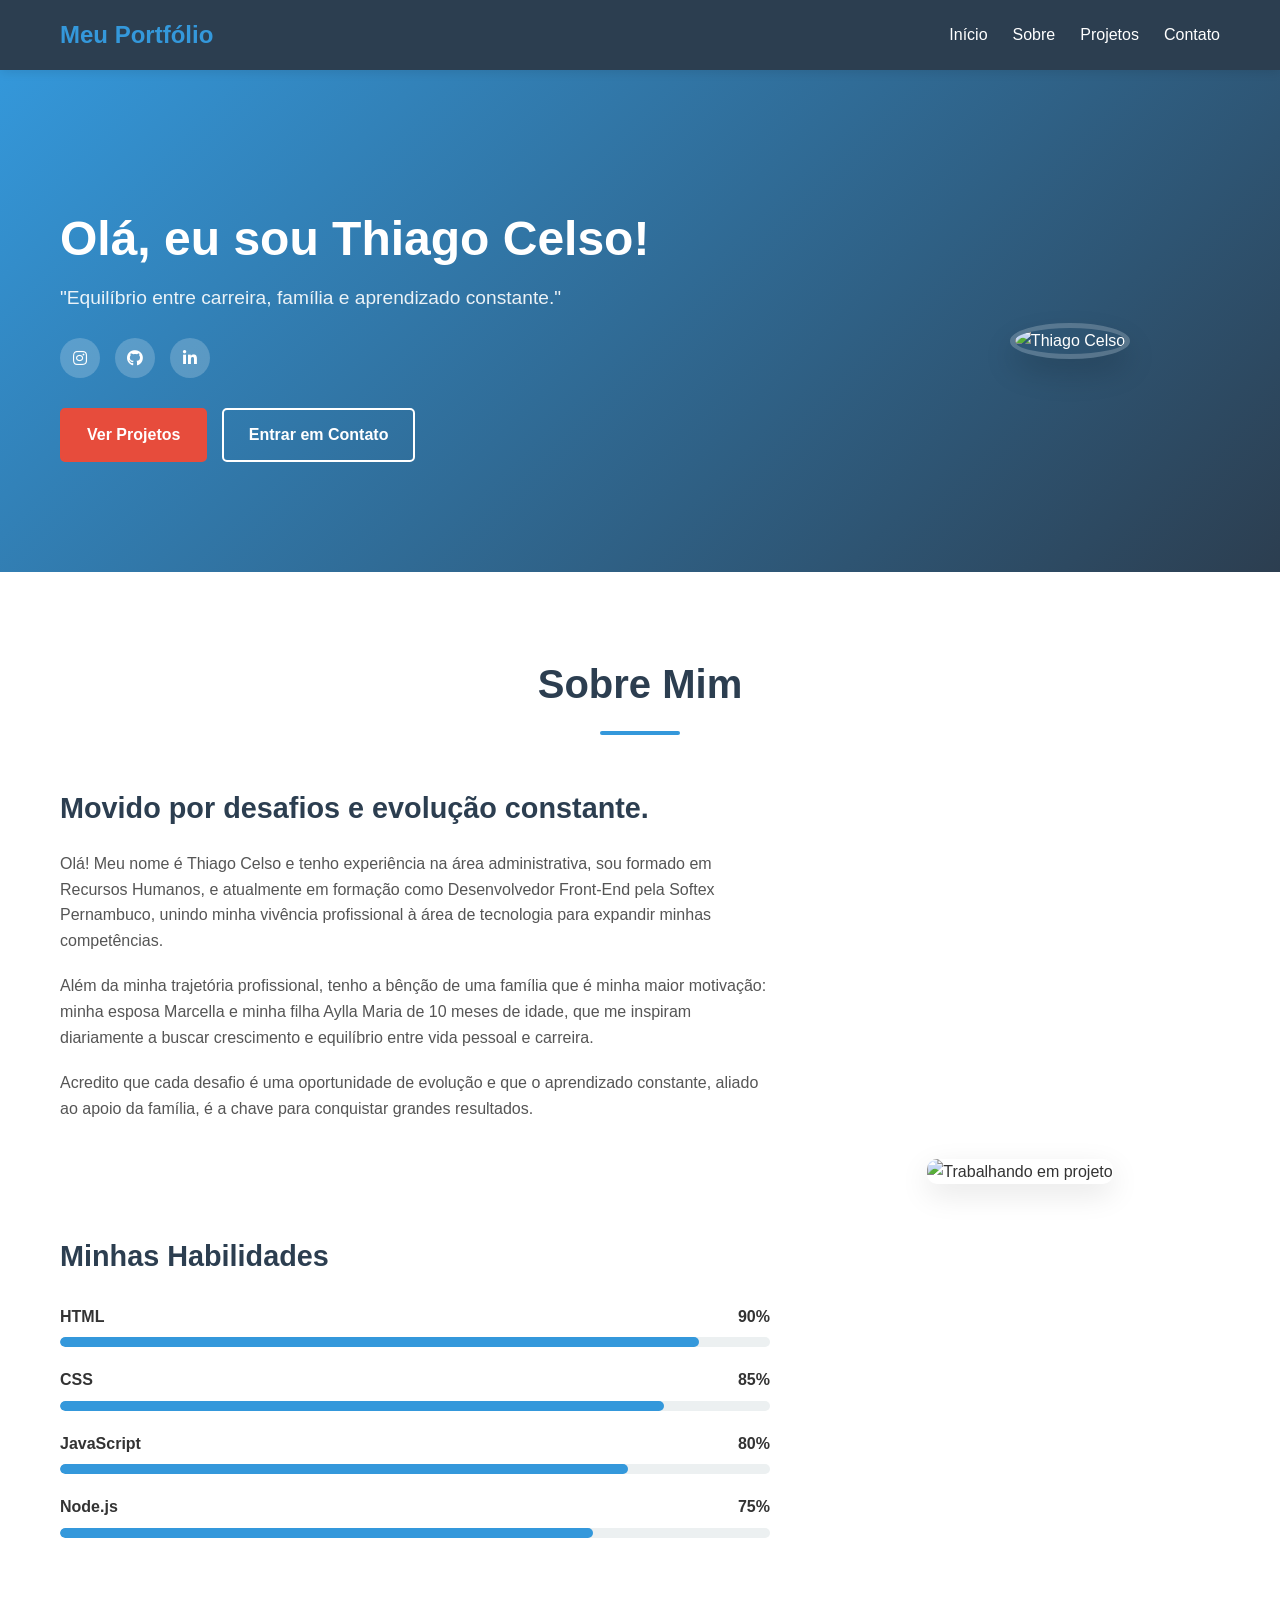
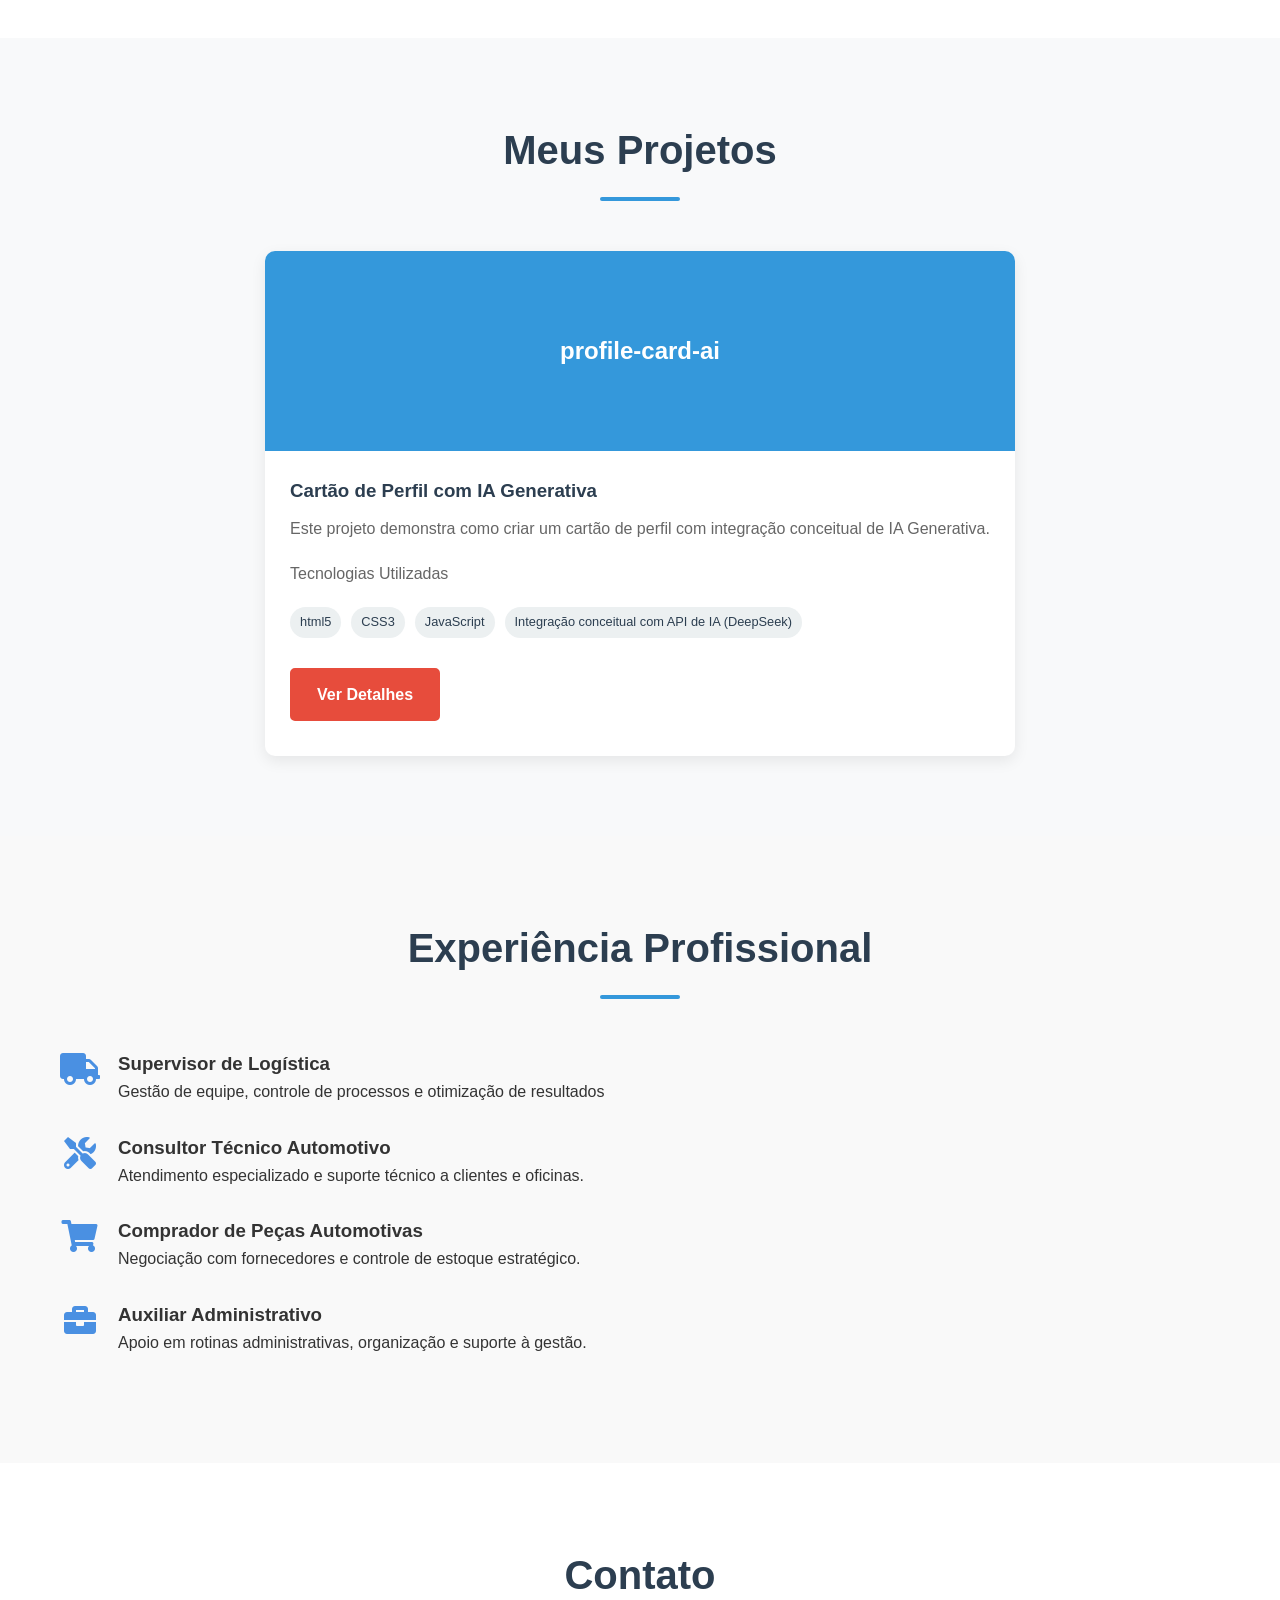
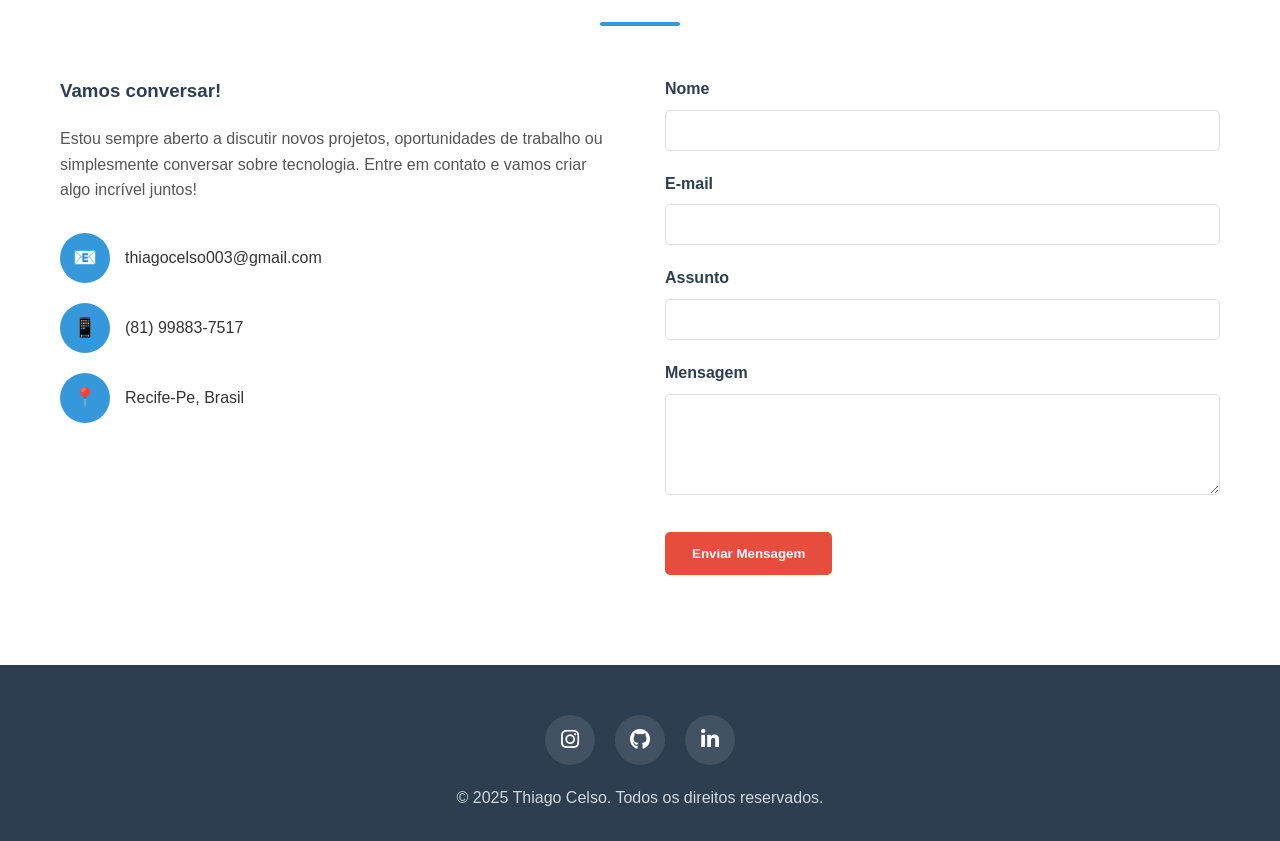
==== index.html @ 7510c633 "Add files via upload" ====
<!DOCTYPE html>
<html lang="pt-BR">
<head>
    <meta charset="UTF-8">
    <meta name="viewport" content="width=device-width, initial-scale=1.0">
    <title>Meu Portfólio</title>
    <link rel="stylesheet" href="styles/main.css">
    <link rel="stylesheet" href="https://cdnjs.cloudflare.com/ajax/libs/font-awesome/5.15.4/css/all.min.css">
</head>
<body>
    <header>
        <div class="container">
            <nav>
                <div class="logo">Meu Portfólio</div>
                <ul class="nav-links">
                    <li><a href="#home">Início</a></li>
                    <li><a href="#sobre">Sobre</a></li>
                    <li><a href="#projetos">Projetos</a></li>
                    <li><a href="#contato">Contato</a></li>
                </ul>
            </nav>
        </div>
    </header>

    <section id="home" class="hero">
        <div class="container">
            <div class="hero-content">
                <div class="hero-text">
                    <h1>Olá, eu sou Thiago Celso!</h1>
                    <p>"Equilíbrio entre carreira, família e aprendizado constante."</p>
                    
                    <div class="social-hero">
                        <a href="https://www.instagram.com/thiagocelso/" target="_blank" title="Instagram">
                            <i class="fab fa-instagram"></i>
                        </a>
                        <a href="https://github.com/Thiagocelso03" target="_blank" title="GitHub">
                            <i class="fab fa-github"></i>
                        </a>
                        <a href="https://www.linkedin.com/in/thiago-souto-09bb87257/" target="_blank" title="LinkedIn">
                            <i class="fab fa-linkedin-in"></i>
                        </a>
                    </div>
                    
                    <a href="#projetos" class="btn">Ver Projetos</a>
                    <a href="#contato" class="btn btn-outline">Entrar em Contato</a>
                </div>
                <div class="hero-image">
                    <img src="assets/images/thiago.jpg" alt="Thiago Celso" class="profile-img">
                </div>
            </div>
        </div>
    </section>

    <section id="sobre">
        <div class="container">
            <h2 class="section-title">Sobre Mim</h2>
            <div class="sobre-content">
                <div class="sobre-texto">
                    <h3>Movido por desafios e evolução constante.</h3>
                    <p>Olá! Meu nome é Thiago Celso e tenho experiência na área administrativa, sou formado em Recursos Humanos,
                     e atualmente em formação como Desenvolvedor Front-End pela Softex Pernambuco, unindo minha vivência profissional à área de tecnologia para expandir minhas competências.</p>
                    <p>Além da minha trajetória profissional, tenho a bênção de uma família que é minha maior motivação: minha esposa Marcella e minha filha Aylla Maria de 10 meses de idade, que me inspiram diariamente a buscar crescimento e equilíbrio entre vida pessoal e carreira.</p>
                    <p>Acredito que cada desafio é uma oportunidade de evolução e que o aprendizado constante, aliado ao apoio da família, é a chave para conquistar grandes resultados.</p>
                    <br>
                    <br>
                    <div class="habilidades">
                        <h3>Minhas Habilidades</h3>
                        <div class="habilidade-item">
                            <div class="habilidade-nome">
                                <span>HTML</span>
                                <span>90%</span>
                            </div>
                            <div class="barra-progresso">
                                <div class="progresso" data-width="90"></div>
                            </div>
                        </div>
                        <div class="habilidade-item">
                            <div class="habilidade-nome">
                                <span>CSS</span>
                                <span>85%</span>
                            </div>
                            <div class="barra-progresso">
                                <div class="progresso" data-width="85"></div>
                            </div>
                        </div>
                        <div class="habilidade-item">
                            <div class="habilidade-nome">
                                <span>JavaScript</span>
                                <span>80%</span>
                            </div>
                            <div class="barra-progresso">
                                <div class="progresso" data-width="80"></div>
                            </div>
                        </div>
                        <div class="habilidade-item">
                            <div class="habilidade-nome">
                                <span>Node.js</span>
                                <span>75%</span>
                            </div>
                            <div class="barra-progresso">
                                <div class="progresso" data-width="75"></div>
                            </div>
                        </div>
                    </div>
                </div>
                <div class="sobre-imagem">
                    <img src="assets/images/foto.jpg" alt="Trabalhando em projeto">
                </div>
            </div>
        </div>
    </section>

    <section id="projetos">
        <div class="container">
            <h2 class="section-title">Meus Projetos</h2>
            <div class="projetos-grid" style="display: flex; justify-content: center;">
                <div class="projeto-card">
                    <div class="projeto-img">
                        profile-card-ai
                    </div>
                    <div class="projeto-info">
                        <h3>Cartão de Perfil com IA Generativa</h3>
                        <p>Este projeto demonstra como criar um cartão de perfil com integração conceitual de IA Generativa.</p>
                        <p>Tecnologias Utilizadas</p>
                        <div class="projeto-tech">
                            <span class="tech-tag">html5</span>
                            <span class="tech-tag">CSS3</span>
                            <span class="tech-tag">JavaScript</span>
                            <span class="tech-tag">Integração conceitual com API de IA (DeepSeek)</span>
                        </div>
                        <a href="https://thiagocelso03.github.io/profile-card-ai/" class="btn">Ver Detalhes</a>
                    </div>
                </div>
            </div>
        </div>
    </section>

    <section id="experiencia">
        <div class="container">
            <h2 class="section-title">Experiência Profissional</h2>
            <div class="experiencia-content">
                <div class="experiencia-item experiencia-flex">
                    <span class="experiencia-icone"><i class="fas fa-truck"></i></span>
                    <div>
                        <h3>Supervisor de Logística</h3>
                        <p>Gestão de equipe, controle de processos e otimização de resultados</p>
                    </div>
                </div>
                <div class="experiencia-item experiencia-flex">
                    <span class="experiencia-icone"><i class="fas fa-tools"></i></span>
                    <div>
                        <h3>Consultor Técnico Automotivo</h3>
                        <p>Atendimento especializado e suporte técnico a clientes e oficinas.</p>
                    </div>
                </div>
                <div class="experiencia-item experiencia-flex">
                    <span class="experiencia-icone"><i class="fas fa-shopping-cart"></i></span>
                    <div>
                        <h3>Comprador de Peças Automotivas</h3>
                        <p>Negociação com fornecedores e controle de estoque estratégico.</p>
                    </div>
                </div>
                <div class="experiencia-item experiencia-flex">
                    <span class="experiencia-icone"><i class="fas fa-briefcase"></i></span>
                    <div>
                        <h3>Auxiliar Administrativo</h3>
                        <p>Apoio em rotinas administrativas, organização e suporte à gestão.</p>
                    </div>
                </div>
            </div>
        </div>
    </section>

    <section id="contato">
        <div class="container">
            <h2 class="section-title">Contato</h2>
            <div class="contato-content">
                <div class="contato-info">
                    <h3>Vamos conversar!</h3>
                    <p>Estou sempre aberto a discutir novos projetos, oportunidades de trabalho ou simplesmente conversar sobre tecnologia. Entre em contato e vamos criar algo incrível juntos!</p>
                    <div class="contato-item">
                        <div class="contato-icon">📧</div>
                        <span>thiagocelso003@gmail.com</span>
                    </div>
                    <div class="contato-item">
                        <div class="contato-icon">📱</div>
                        <span>(81) 99883-7517</span>
                    </div>
                    <div class="contato-item">
                        <div class="contato-icon">📍</div>
                        <span>Recife-Pe, Brasil</span>
                    </div>
                </div>
                <div class="form-contato">
                    <form id="contact-form">
                        <div class="form-group">
                            <label for="nome">Nome</label>
                            <input type="text" id="nome" required>
                        </div>
                        <div class="form-group">
                            <label for="email">E-mail</label>
                            <input type="email" id="email" required>
                        </div>
                        <div class="form-group">
                            <label for="assunto">Assunto</label>
                            <input type="text" id="assunto" required>
                        </div>
                        <div class="form-group">
                            <label for="mensagem">Mensagem</label>
                            <textarea id="mensagem" rows="5" required></textarea>
                        </div>
                        <button type="submit" class="btn">Enviar Mensagem</button>
                    </form>
                </div>
            </div>
        </div>
    </section>

    <footer>
        <div class="container">
            <div class="social-links">
                <a href="https://www.instagram.com/thiagocelso/" target="_blank" class="social-link" title="Instagram">
                    <i class="fab fa-instagram"></i>
                </a>
                <a href="https://github.com/Thiagocelso03" target="_blank" class="social-link" title="GitHub">
                    <i class="fab fa-github"></i>
                </a>
                <a href="https://www.linkedin.com/in/thiago-souto-09bb87257/" target="_blank" class="social-link" title="LinkedIn">
                    <i class="fab fa-linkedin-in"></i>
                </a>
            </div>
            <p class="footer-text">&copy; 2025 Thiago Celso. Todos os direitos reservados.</p>
        </div>
    </footer>

    <script src="styles/script.js"></script>
</body>
</html>
---- styles/main.css ----
/* Experiência Profissional - Ícones à esquerda */
.experiencia-flex {
  display: flex;
  align-items: flex-start;
  gap: 18px;
  margin-bottom: 28px;
}
.experiencia-icone {
  min-width: 40px;
  min-height: 40px;
  display: flex;
  align-items: center;
  justify-content: center;
}
.experiencia-icone i {
  font-size: 2rem;
  color: #4a90e2;
}
* {
  margin: 0;
  padding: 0;
  box-sizing: border-box;
}

body {
  font-family: "Segoe UI", Tahoma, Geneva, Verdana, sans-serif;
  line-height: 1.6;
  background: #f9f9f9;
  color: #333;
}

.container {
  max-width: 1200px;
  margin: 0 auto;
  padding: 0 20px;
}

header {
  background: #2c3e50;
  color: white;
  padding: 1rem 0;
  position: fixed;
  width: 100%;
  top: 0;
  z-index: 1000;
  box-shadow: 0 2px 10px rgba(0, 0, 0, 0.1);
}

nav {
  display: flex;
  flex-direction: row;
  justify-content: space-between;
  align-items: center;
  flex-wrap: nowrap;
}

.logo {
  font-size: 1.5rem;
  font-weight: bold;
  color: #3498db;
}

.nav-links {
  display: flex;
  flex-direction: row;
  justify-content: flex-start;
  align-items: center;
  flex-wrap: nowrap;
  list-style: none;
  gap: 25px;
}
.nav-links a {
  color: white;
  text-decoration: none;
  transition: color 0.3s;
  font-weight: 500;
}
.nav-links a:hover {
  color: #3498db;
}

@media (max-width: 768px) {
  .nav-links {
    display: none;
  }
}
#sobre {
  background: white;
}

.sobre-content {
  display: flex;
  flex-direction: row;
  justify-content: flex-start;
  align-items: center;
  flex-wrap: nowrap;
  gap: 50px;
  flex-wrap: wrap;
}

.sobre-texto {
  flex: 1;
  min-width: 300px;
}
.sobre-texto h3 {
  margin-bottom: 20px;
  color: #2c3e50;
  font-size: 1.8rem;
}
.sobre-texto p {
  margin-bottom: 20px;
  color: #555;
  line-height: 1.6;
}

.sobre-imagem {
  flex: 0 0 400px;
  text-align: center;
}
.sobre-imagem img {
  max-width: 100%;
  border-radius: 10px;
  box-shadow: 0 10px 30px rgba(0, 0, 0, 0.1);
}

.habilidades {
  margin-top: 40px;
}
.habilidades h3 {
  margin-bottom: 25px;
  color: #2c3e50;
}

.habilidade-item {
  margin-bottom: 20px;
}

.habilidade-nome {
  display: flex;
  flex-direction: row;
  justify-content: space-between;
  align-items: center;
  flex-wrap: nowrap;
  margin-bottom: 8px;
  font-weight: 600;
}

.barra-progresso {
  height: 10px;
  background: #ecf0f1;
  border-radius: 5px;
  overflow: hidden;
}

.progresso {
  height: 100%;
  background: #3498db;
  border-radius: 5px;
  transition: width 1s ease-in-out;
  width: 0;
}

@media (max-width: 768px) {
  .sobre-content {
    flex-direction: column;
  }
  .sobre-imagem {
    flex: 1;
    width: 100%;
  }
}
#projetos {
  background: #f8f9fa;
}

.projetos-grid {
  display: grid;
  grid-template-columns: repeat(auto-fill, minmax(350px, 1fr));
  gap: 30px;
}

.projeto-card {
  background: white;
  border-radius: 10px;
  overflow: hidden;
  box-shadow: 0 5px 15px rgba(0, 0, 0, 0.08);
  transition: transform 0.3s, box-shadow 0.3s;
}
.projeto-card:hover {
  transform: translateY(-10px);
  box-shadow: 0 15px 30px rgba(0, 0, 0, 0.15);
}

.projeto-img {
  height: 200px;
  background: #3498db;
  display: flex;
  justify-content: center;
  align-items: center;
  color: white;
  font-size: 1.5rem;
  font-weight: 600;
}

.projeto-info {
  padding: 25px;
}
.projeto-info h3 {
  margin-bottom: 10px;
  color: #2c3e50;
}
.projeto-info p {
  color: #666;
  margin-bottom: 20px;
  line-height: 1.6;
}

.projeto-tech {
  display: flex;
  flex-direction: row;
  justify-content: flex-start;
  align-items: center;
  flex-wrap: nowrap;
  flex-wrap: wrap;
  gap: 10px;
  margin-bottom: 20px;
}

.tech-tag {
  background: #ecf0f1;
  padding: 5px 10px;
  border-radius: 20px;
  font-size: 0.8rem;
  color: #2c3e50;
}

#contato {
  background: white;
}

.contato-content {
  display: flex;
  flex-direction: row;
  justify-content: space-between;
  align-items: flex-start;
  flex-wrap: nowrap;
  gap: 50px;
  flex-wrap: wrap;
}

.contato-info {
  flex: 1;
  min-width: 300px;
}
.contato-info h3 {
  margin-bottom: 20px;
  color: #2c3e50;
}
.contato-info p {
  margin-bottom: 30px;
  color: #555;
  line-height: 1.6;
}

.contato-item {
  display: flex;
  flex-direction: row;
  justify-content: flex-start;
  align-items: center;
  flex-wrap: nowrap;
  margin-bottom: 20px;
}

.contato-icon {
  width: 50px;
  height: 50px;
  background: #3498db;
  border-radius: 50%;
  display: flex;
  justify-content: center;
  align-items: center;
  margin-right: 15px;
  color: white;
  font-size: 1.2rem;
}

.form-contato {
  flex: 1;
  min-width: 300px;
}

.form-group {
  margin-bottom: 20px;
}
.form-group label {
  display: block;
  margin-bottom: 8px;
  color: #2c3e50;
  font-weight: 600;
}
.form-group input, .form-group textarea {
  width: 100%;
  padding: 12px 15px;
  border: 1px solid #ddd;
  border-radius: 5px;
  font-family: inherit;
  transition: border 0.3s;
}
.form-group input:focus, .form-group textarea:focus {
  outline: none;
  border-color: #3498db;
}

@media (max-width: 768px) {
  .contato-content {
    flex-direction: column;
  }
}
footer {
  background: #2c3e50;
  color: white;
  text-align: center;
  padding: 30px 0;
}

.social-links {
  display: flex;
  flex-direction: row;
  justify-content: center;
  align-items: center;
  flex-wrap: nowrap;
  gap: 20px;
  margin: 20px 0;
}

.social-link {
  width: 50px;
  height: 50px;
  border-radius: 50%;
  background: rgba(255, 255, 255, 0.1);
  display: flex;
  justify-content: center;
  align-items: center;
  color: white;
  text-decoration: none;
  transition: all 0.3s;
  font-size: 1.3rem;
}
.social-link:hover {
  background: #3498db;
  transform: translateY(-5px);
}

.footer-text {
  margin-top: 20px;
  opacity: 0.8;
}

.hero {
  background: linear-gradient(135deg, #3498db 0%, #2c3e50 100%);
  color: white;
  padding: 150px 0 100px;
  margin-top: 60px;
}

.hero-content {
  display: flex;
  flex-direction: row;
  justify-content: space-between;
  align-items: center;
  flex-wrap: nowrap;
  gap: 40px;
}

.hero-text {
  flex: 1;
}

.hero-image {
  flex: 0 0 300px;
  text-align: center;
}

.profile-img {
  width: 280px;
  height: 280px;
  border-radius: 50%;
  -o-object-fit: cover;
     object-fit: cover;
  border: 5px solid rgba(255, 255, 255, 0.2);
  box-shadow: 0 15px 30px rgba(0, 0, 0, 0.15);
  transition: transform 0.3s;
}
.profile-img:hover {
  transform: scale(1.05);
}

.hero h1 {
  font-size: 3rem;
  margin-bottom: 15px;
  line-height: 1.2;
}

.hero p {
  font-size: 1.2rem;
  margin-bottom: 25px;
  opacity: 0.9;
}

.social-hero {
  display: flex;
  flex-direction: row;
  justify-content: flex-start;
  align-items: center;
  flex-wrap: nowrap;
  gap: 15px;
  margin: 20px 0;
}
.social-hero a {
  display: flex;
  justify-content: center;
  align-items: center;
  width: 40px;
  height: 40px;
  border-radius: 50%;
  background: rgba(255, 255, 255, 0.2);
  color: white;
  text-decoration: none;
  transition: all 0.3s;
}
.social-hero a:hover {
  background: #e74c3c;
  transform: translateY(-3px);
}

.btn {
  display: inline-block;
  padding: 12px 25px;
  background: #e74c3c;
  color: white;
  text-decoration: none;
  border-radius: 5px;
  margin: 10px 10px 10px 0;
  transition: all 0.3s;
  font-weight: 600;
  border: 2px solid #e74c3c;
}
.btn:hover {
  background: transparent;
  color: #e74c3c;
}
.btn.btn-outline {
  background: transparent;
  border: 2px solid white;
  color: white;
}
.btn.btn-outline:hover {
  background: white;
  color: #2c3e50;
}

section {
  padding: 80px 0;
}

.section-title {
  text-align: center;
  margin-bottom: 50px;
  font-size: 2.5rem;
  color: #2c3e50;
  position: relative;
}
.section-title:after {
  content: "";
  display: block;
  width: 80px;
  height: 4px;
  background: #3498db;
  margin: 15px auto;
  border-radius: 2px;
}

@media (max-width: 768px) {
  .hero-content {
    flex-direction: column-reverse;
    text-align: center;
  }
  .hero h1 {
    font-size: 2.2rem;
  }
  .profile-img {
    width: 200px;
    height: 200px;
  }
  .social-hero {
    justify-content: center;
  }
}/*# sourceMappingURL=main.css.map */
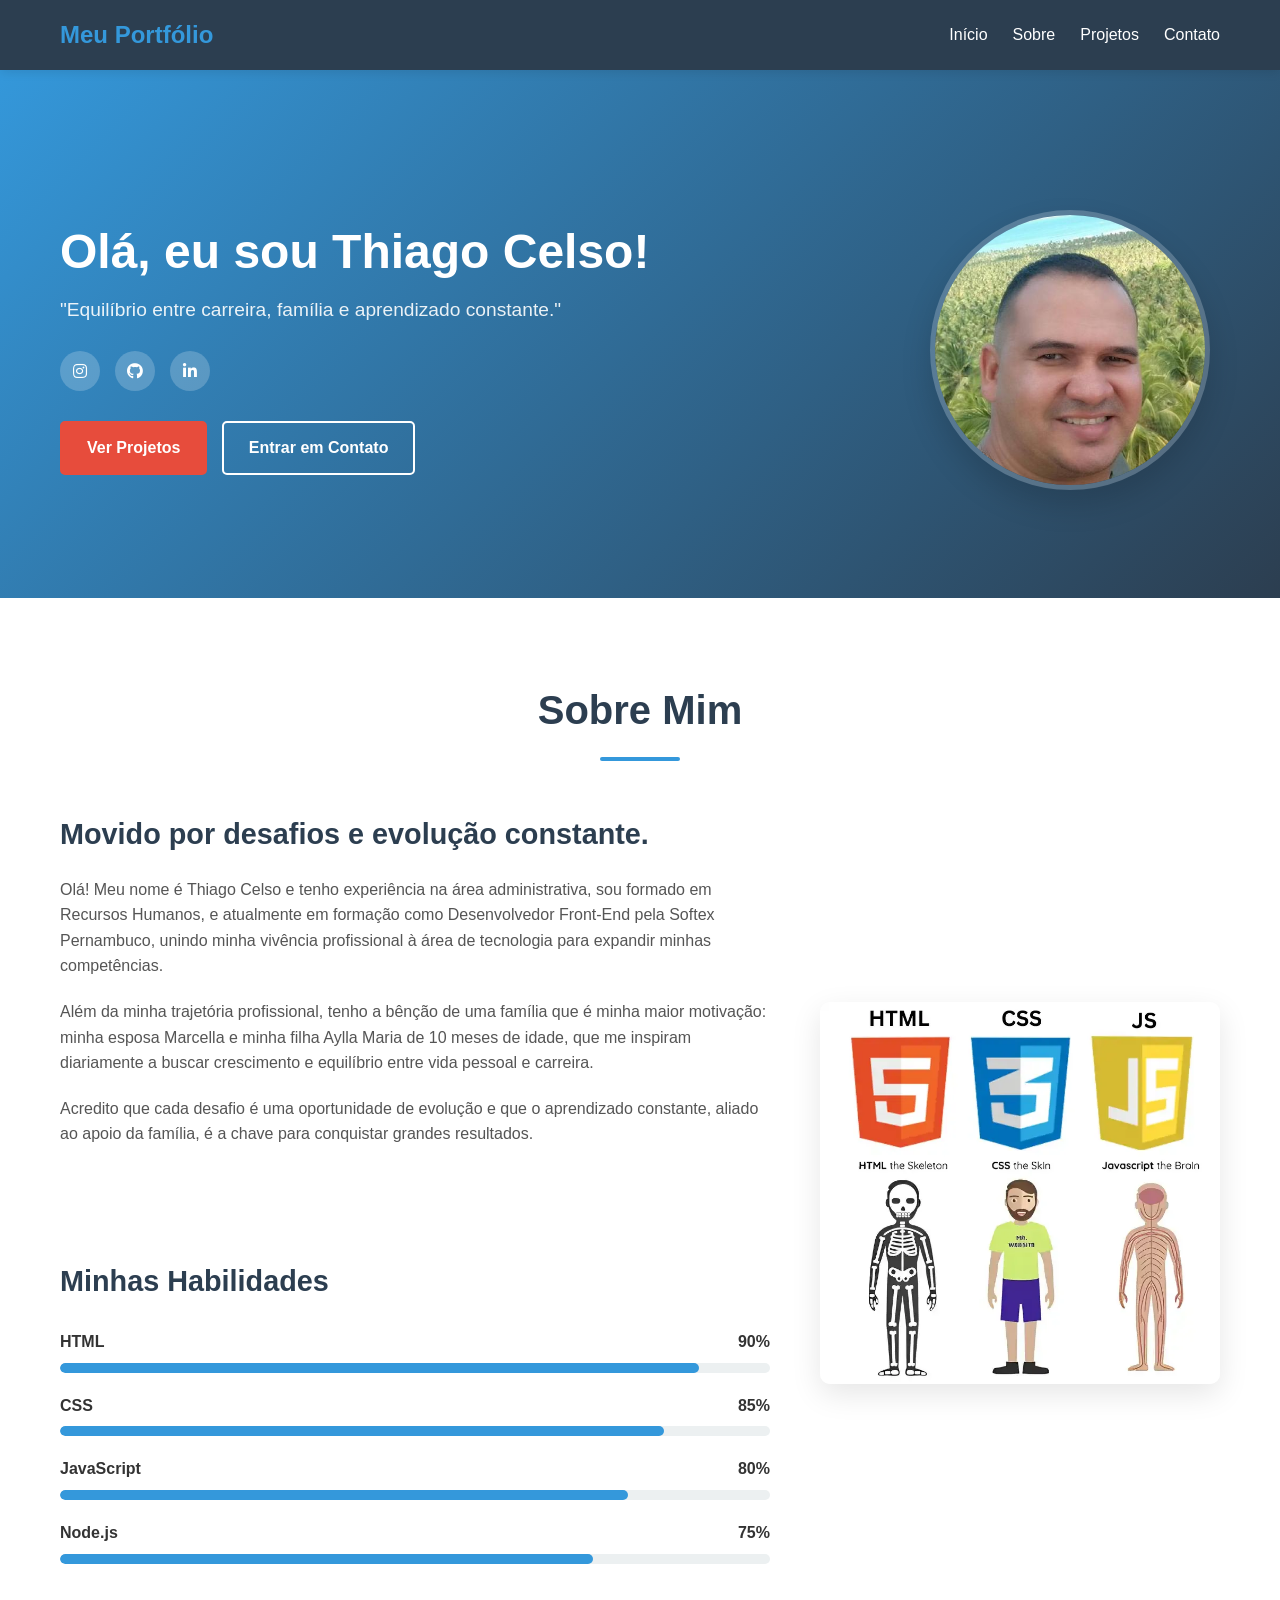
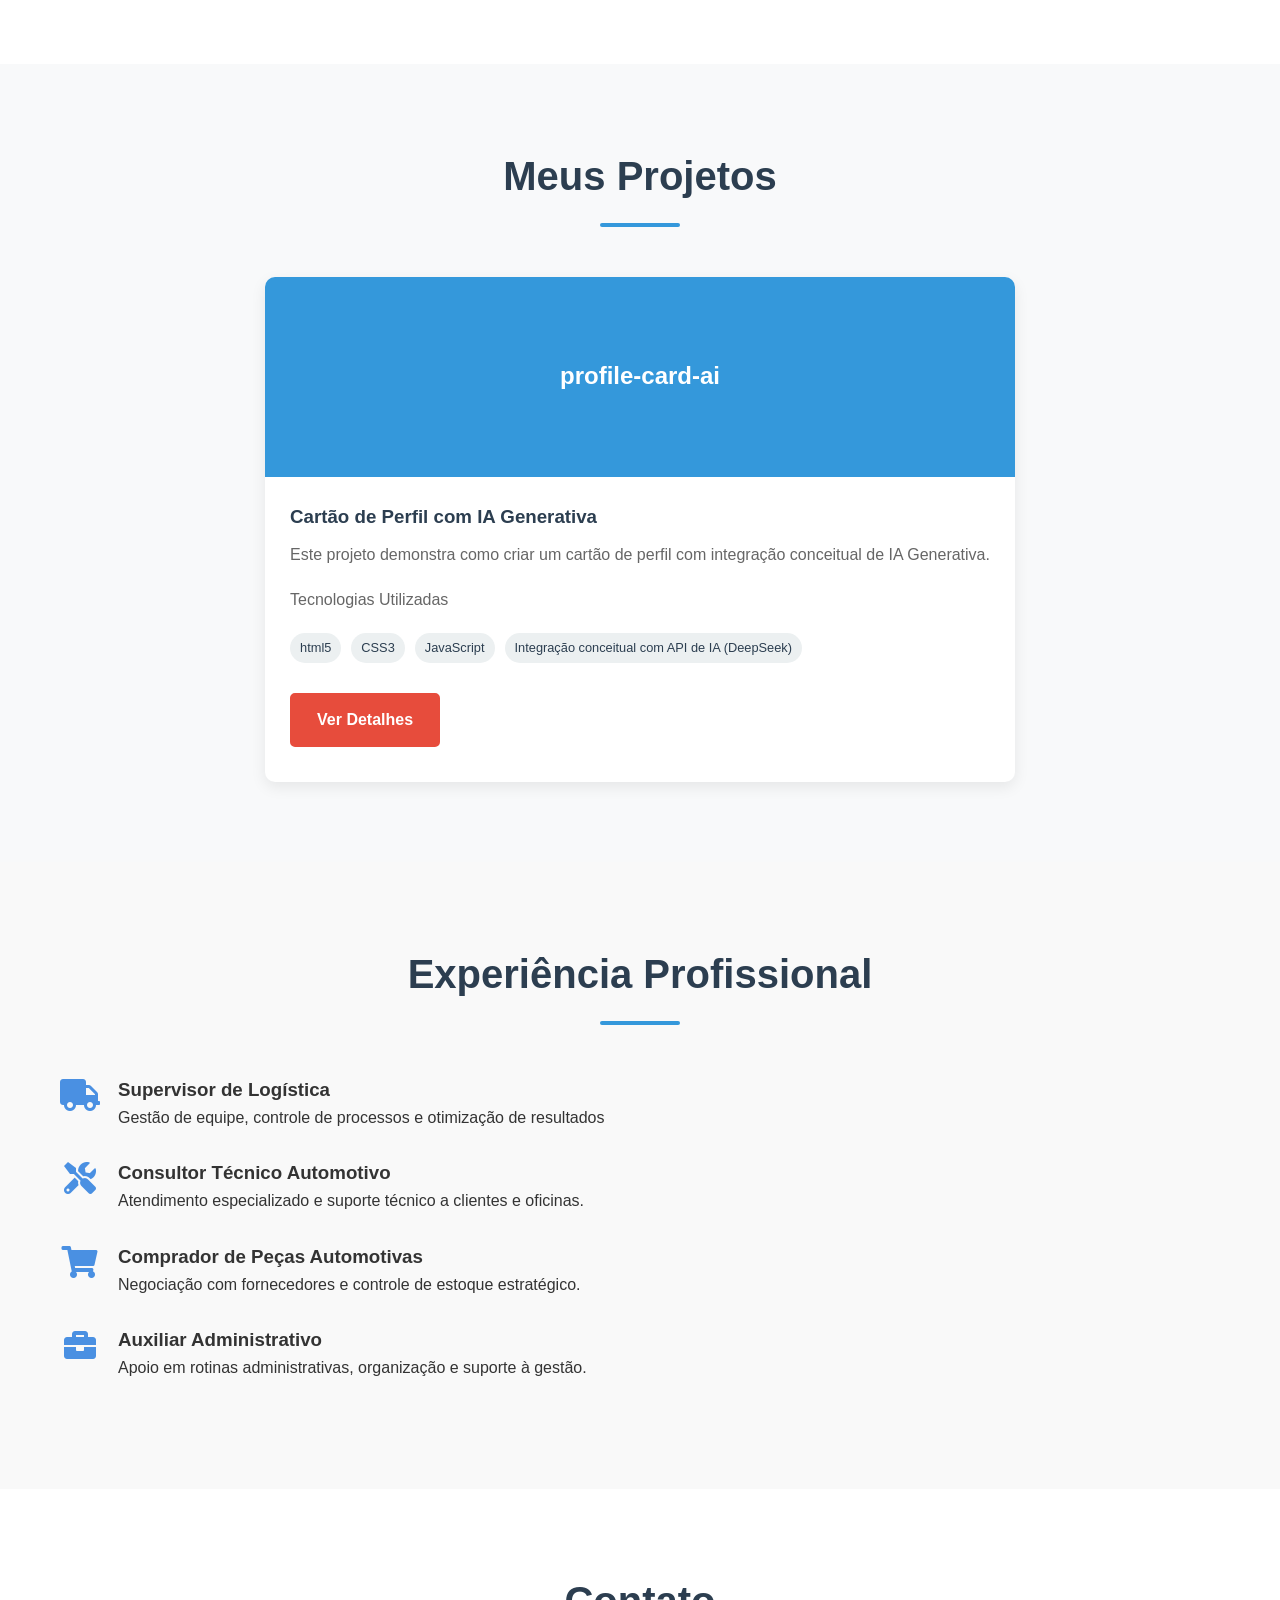
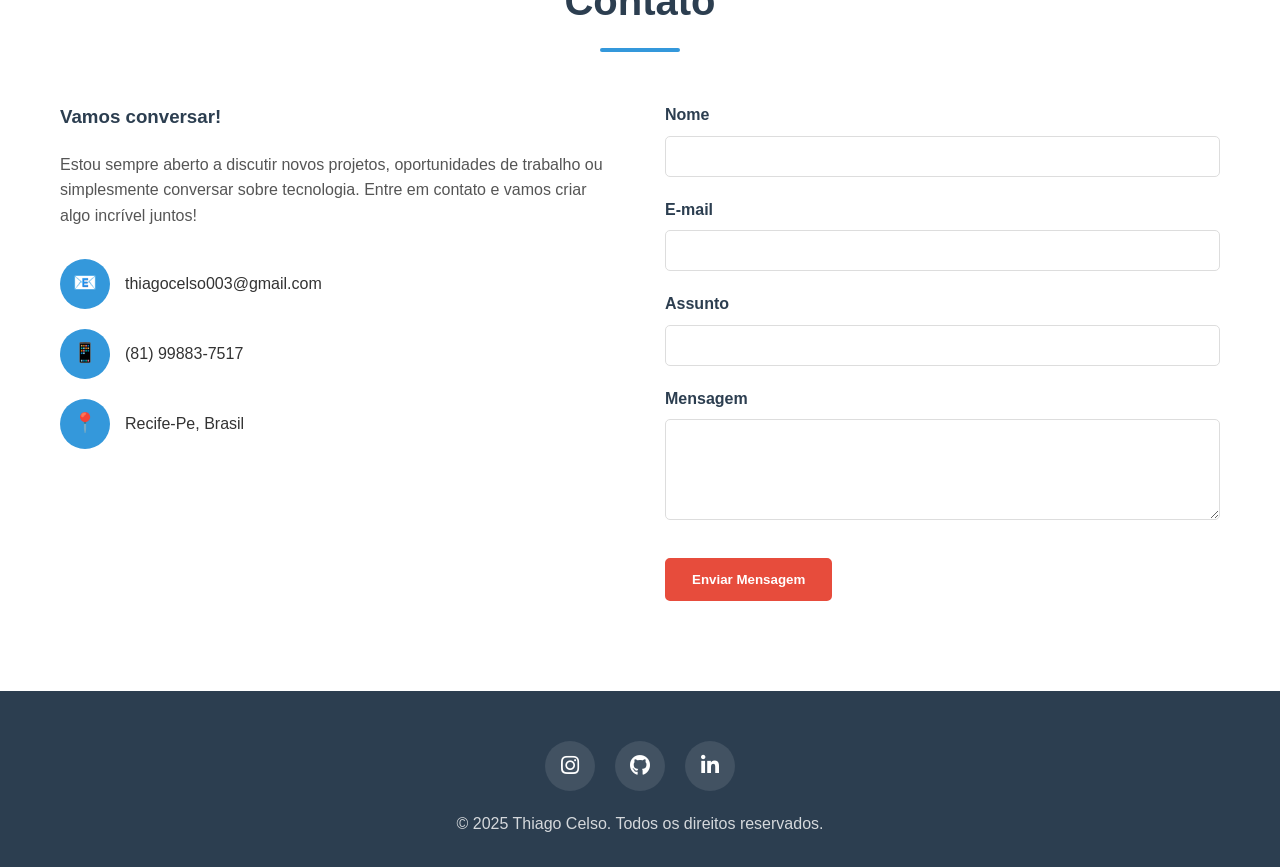
==== commit f5182375: "Update index.html" ====
--- a/index.html
+++ b/index.html
@@ -45,7 +45,7 @@
                     <a href="#contato" class="btn btn-outline">Entrar em Contato</a>
                 </div>
                 <div class="hero-image">
-                    <img src="assets/images/thiago.jpg" alt="Thiago Celso" class="profile-img">
+                    <img src="styles/assets/images/thiago.jpg" alt="Thiago Celso" class="profile-img">
                 </div>
             </div>
         </div>
@@ -104,7 +104,7 @@
                     </div>
                 </div>
                 <div class="sobre-imagem">
-                    <img src="assets/images/foto.jpg" alt="Trabalhando em projeto">
+                    <img src="styles/assets/images/foto.jpg" alt="Trabalhando em projeto">
                 </div>
             </div>
         </div>
@@ -235,4 +235,6 @@
 
     <script src="styles/script.js"></script>
 </body>
-</html>+
+</html>
+
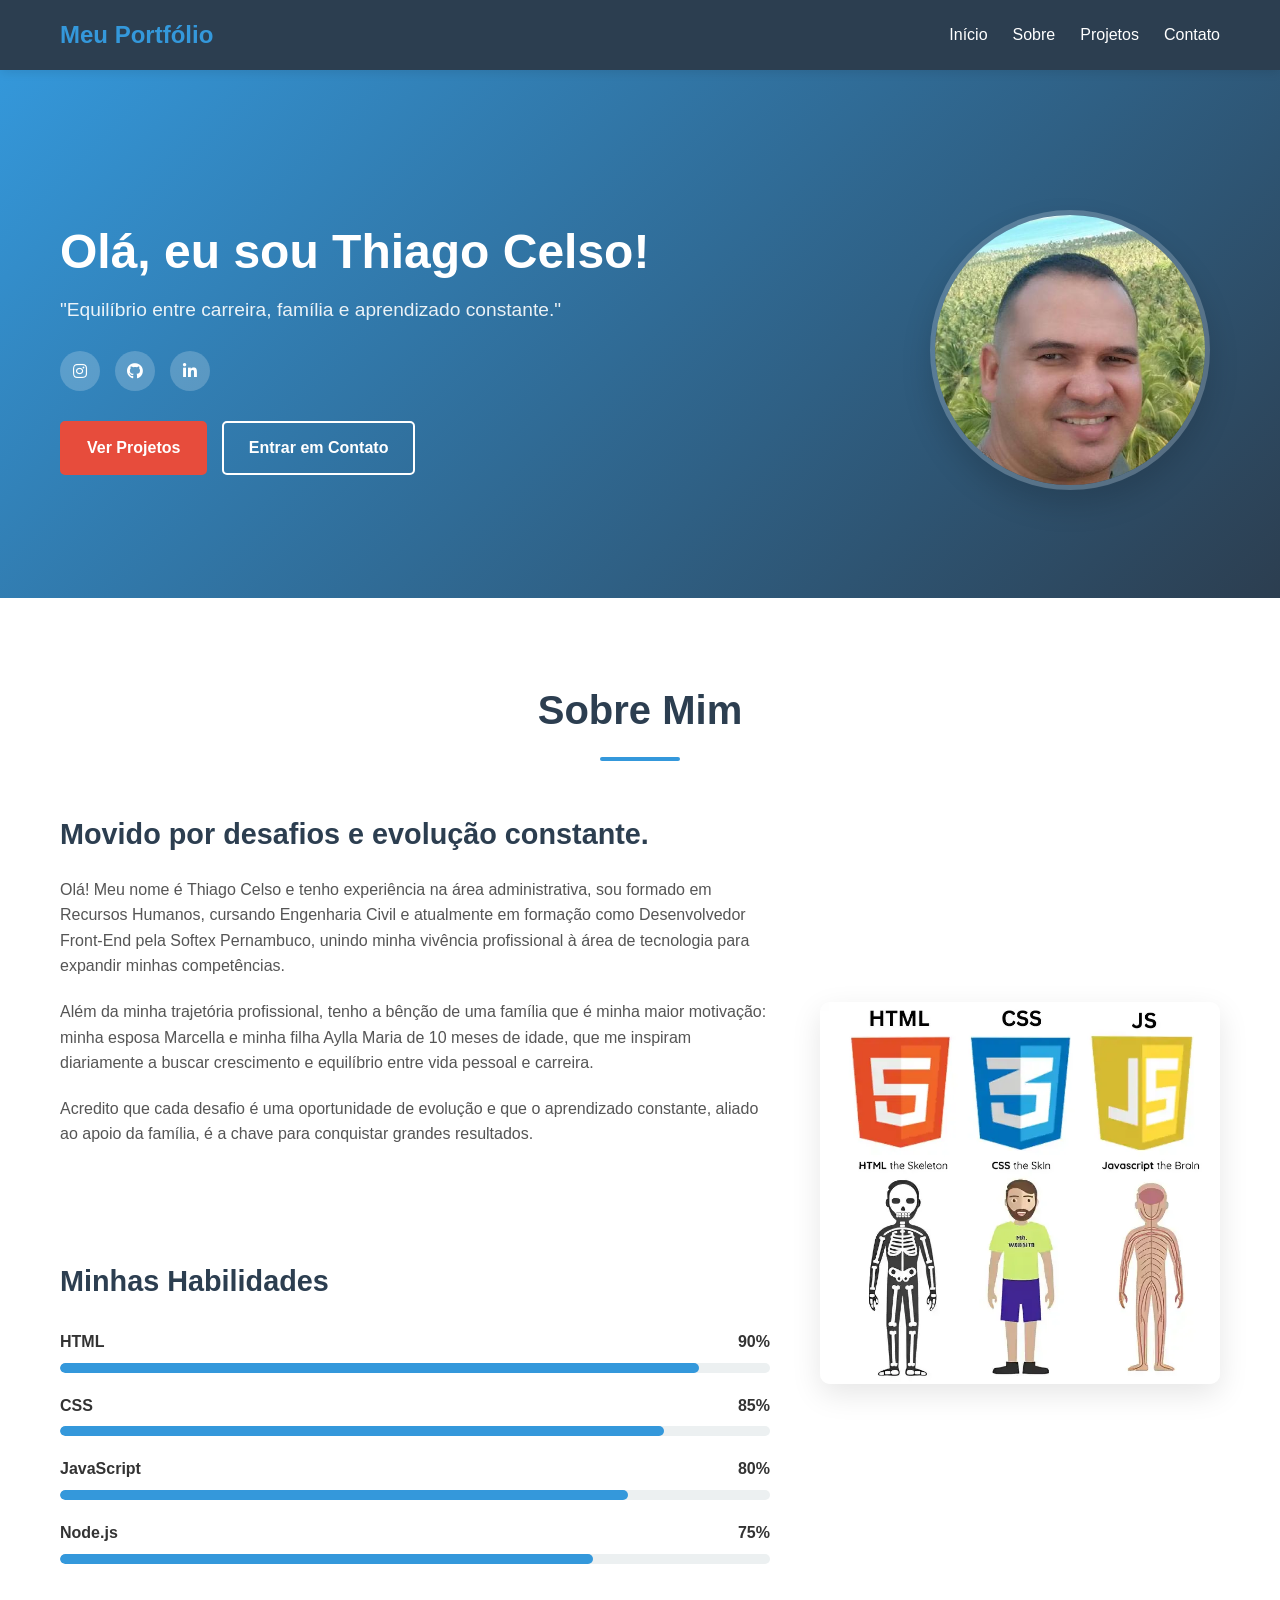
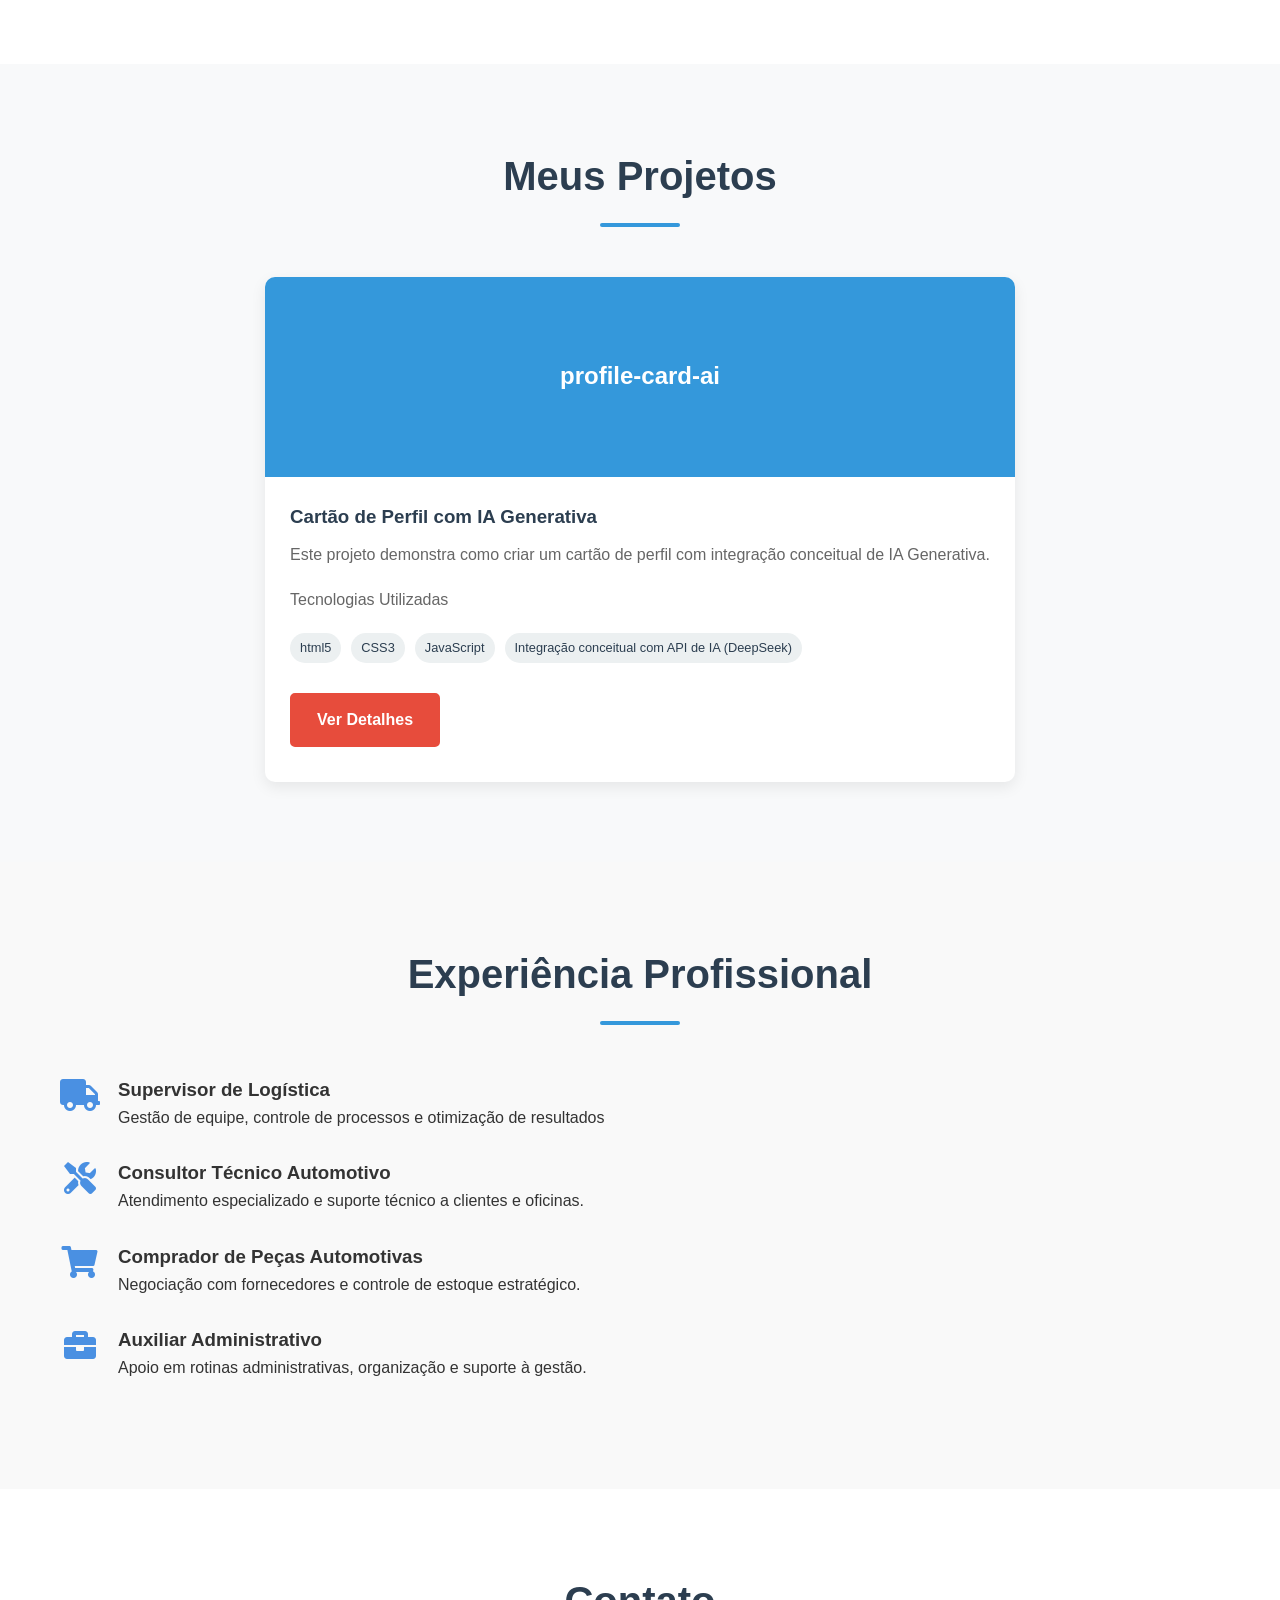
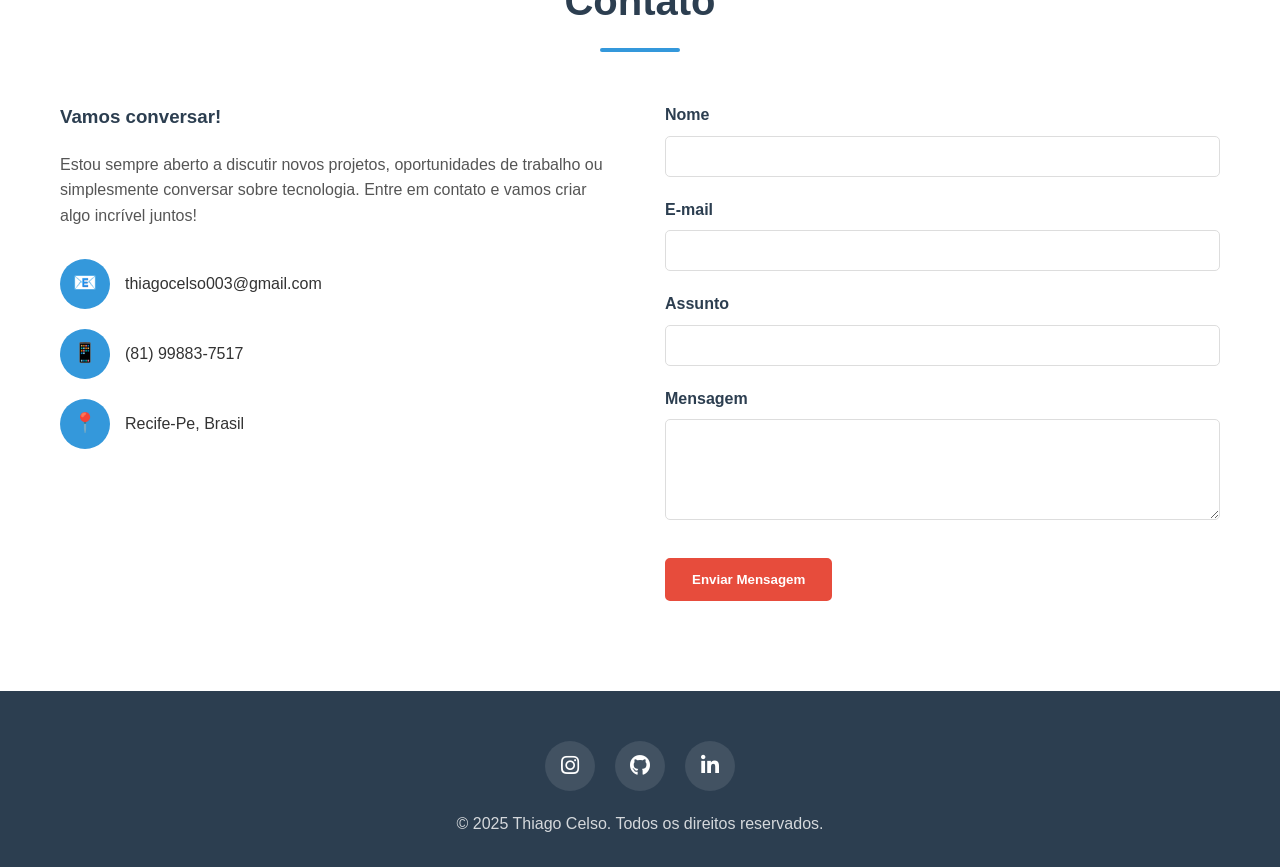
==== commit 2714e8c8: "Update index.html" ====
--- a/index.html
+++ b/index.html
@@ -57,10 +57,9 @@
             <div class="sobre-content">
                 <div class="sobre-texto">
                     <h3>Movido por desafios e evolução constante.</h3>
-                    <p>Olá! Meu nome é Thiago Celso e tenho experiência na área administrativa, sou formado em Recursos Humanos,
-                     e atualmente em formação como Desenvolvedor Front-End pela Softex Pernambuco, unindo minha vivência profissional à área de tecnologia para expandir minhas competências.</p>
-                    <p>Além da minha trajetória profissional, tenho a bênção de uma família que é minha maior motivação: minha esposa Marcella e minha filha Aylla Maria de 10 meses de idade, que me inspiram diariamente a buscar crescimento e equilíbrio entre vida pessoal e carreira.</p>
-                    <p>Acredito que cada desafio é uma oportunidade de evolução e que o aprendizado constante, aliado ao apoio da família, é a chave para conquistar grandes resultados.</p>
+                    <p>Olá! Meu nome é Thiago Celso e tenho experiência na área administrativa, sou formado em Recursos Humanos, cursando Engenharia Civil e atualmente em formação como Desenvolvedor Front-End pela Softex Pernambuco, unindo minha vivência profissional à área de tecnologia para expandir minhas competências.</p>
+<p>Além da minha trajetória profissional, tenho a bênção de uma família que é minha maior motivação: minha esposa Marcella e minha filha Aylla Maria de 10 meses de idade, que me inspiram diariamente a buscar crescimento e equilíbrio entre vida pessoal e carreira.</p>
+<p>Acredito que cada desafio é uma oportunidade de evolução e que o aprendizado constante, aliado ao apoio da família, é a chave para conquistar grandes resultados.</p>
                     <br>
                     <br>
                     <div class="habilidades">
@@ -238,3 +237,4 @@
 
 </html>
 
+
